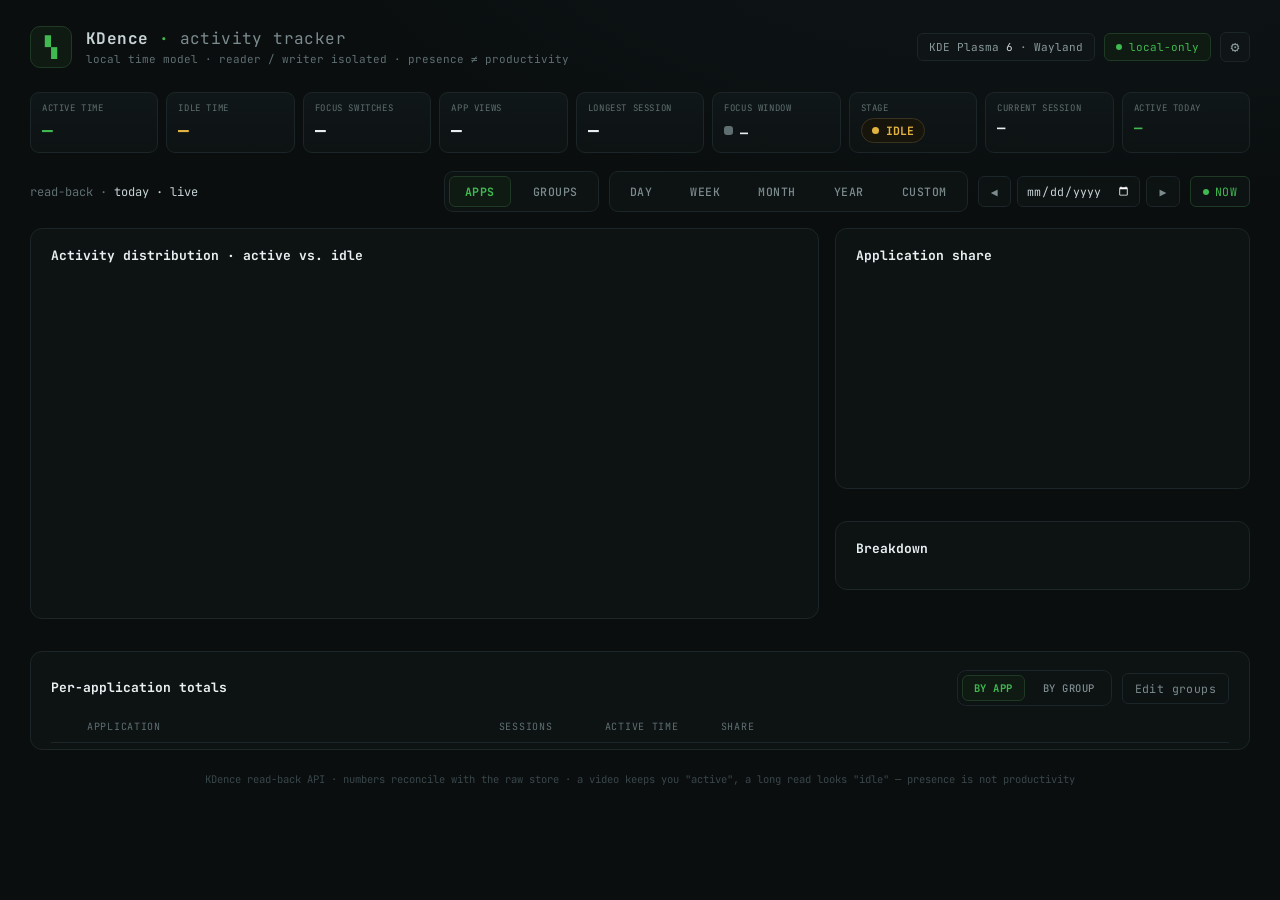
==== src/kdence/web/static/index.html @ 363271fe "web: make the Options button icon-only (gear, no label) Drops the 'Options' text; keeps title + aria" ====
<!DOCTYPE html>
<html lang="en">
<head>
<meta charset="utf-8">
<meta name="viewport" content="width=device-width, initial-scale=1">
<title>KDence · activity tracker</title>
<link rel="stylesheet" href="./fonts.css">
<link rel="stylesheet" href="./styles.css">
</head>
<body>
<div class="page">
<div class="wrap">

  <div class="header">
    <div class="brand">
      <div class="logo">▚</div>
      <div>
        <div class="brand-title">KDence<span class="accent"> ·</span> <span class="sub">activity tracker</span></div>
        <div class="brand-caption">local time model · reader / writer isolated · presence ≠ productivity</div>
      </div>
    </div>
    <div class="badges">
      <span class="badge">KDE Plasma <span class="bright">6</span> · Wayland</span>
      <span id="conn" class="badge badge-live"><span class="dot"></span>local-only</span>
      <div class="options-wrap">
        <button id="options-btn" class="badge badge-btn" aria-haspopup="dialog" aria-expanded="false" aria-label="Options" title="Options">
          <span class="gear">⚙</span>
        </button>
        <div id="options-menu" class="options-menu" role="dialog" aria-label="Options" hidden>
          <div class="opt-title">In-app detail</div>
          <div class="opt-note">What you were doing <em>inside</em> each app, shown in the per-application drill-down. Off by default — records document / media names to the local database.</div>
          <div id="opt-providers" class="opt-list"></div>
          <div class="opt-foot"><span class="dot"></span>local-only · applies within a couple of seconds</div>
        </div>
      </div>
    </div>
  </div>

  <div id="topstats" class="topstats">
    <div class="stat"><div class="s-label">Active time</div><div id="v-active" class="s-value green">—</div></div>
    <div class="stat"><div class="s-label">Idle time</div><div id="v-idle" class="s-value amber">—</div></div>
    <div class="stat"><div class="s-label">Focus switches</div><div id="v-switches" class="s-value">—</div></div>
    <div class="stat"><div class="s-label">App views</div><div id="v-apps" class="s-value">—</div></div>
    <div class="stat"><div class="s-label">Longest session</div><div id="v-longest" class="s-value">—</div></div>
    <div class="stat stat-focus">
      <div class="s-label">Focus window</div>
      <div class="s-focused"><span id="cur-swatch" class="swatch"></span><span id="cur-app" class="s-value sm">—</span></div>
    </div>
    <div class="stat">
      <div class="s-label">Stage</div>
      <span id="state" class="state-pill state-idle"><span class="dot"></span>IDLE</span>
    </div>
    <div class="stat"><div class="s-label">Current session</div><div id="session" class="s-value sm">—</div></div>
    <div class="stat"><div id="today-label" class="s-label">Active today</div><div id="today" class="s-value green sm">—</div></div>
  </div>

  <div class="range-row">
    <div class="range-label">read-back · <span id="range-label" class="bright">today · live</span></div>
    <div class="nav">
      <div class="toggle" id="chart-entity" title="colour the charts by individual app or by category">
        <button data-entity="app" class="active">APPS</button>
        <button data-entity="group">GROUPS</button>
      </div>
      <div class="toggle" id="period-toggle">
        <button data-period="day">DAY</button>
        <button data-period="week">WEEK</button>
        <button data-period="month">MONTH</button>
        <button data-period="year">YEAR</button>
        <button data-period="custom">CUSTOM</button>
      </div>
      <div class="stepper">
        <button id="prev" class="nav-btn" title="previous period">◀</button>
        <input type="date" id="date-picker" class="date-input" title="jump to date">
        <button id="next" class="nav-btn" title="next period">▶</button>
      </div>
      <button id="now-btn" class="nav-btn now active" title="live today"><span class="dot"></span>NOW</button>
    </div>
  </div>

  <div id="custom-row" class="custom-row" style="display:none">
    <span class="custom-label">from</span>
    <input type="date" id="custom-start" class="date-input">
    <span class="custom-label">to</span>
    <input type="date" id="custom-end" class="date-input">
    <button id="custom-apply" class="nav-btn">apply range</button>
    <span id="custom-hint" class="custom-label"></span>
  </div>

  <div class="charts-2">
    <div class="panel hero-panel" style="padding-bottom:8px">
      <div class="panel-head">
        <div class="panel-title">Activity distribution · active vs. idle</div>
        <div id="dist-legend" class="legend"></div>
      </div>
      <div id="hero" class="chart hero"></div>
    </div>
    <div class="side-col">
      <div class="panel donut-panel">
        <div class="panel-title" style="margin-bottom:6px">Application share</div>
        <div id="donut" class="chart donut"></div>
      </div>
      <div class="panel bd-panel">
        <div class="panel-head bd-head">
          <div id="bd-title" class="panel-title">Breakdown</div>
          <button id="bd-unpin" class="bd-unpin" type="button" hidden>✕ unpin</button>
        </div>
        <div id="hero-breakdown" class="bd-body"></div>
      </div>
    </div>
  </div>

  <div class="panel" style="padding-bottom:6px">
    <div class="panel-head" style="margin-bottom:14px">
      <div id="table-title" class="panel-title">Per-application totals</div>
      <div class="table-controls">
        <div class="toggle sm" id="table-mode">
          <button data-mode="app" class="active">BY APP</button>
          <button data-mode="group">BY GROUP</button>
        </div>
        <button id="edit-groups" class="nav-btn" title="create categories and assign apps">Edit groups</button>
      </div>
    </div>
    <div class="table-head">
      <span></span><span id="col-app">Application</span><span>Sessions</span><span>Active time</span><span>Share</span><span></span>
    </div>
    <div id="app-rows"></div>
  </div>

  <div class="footer">KDence read-back API · numbers reconcile with the raw store · a video keeps you "active", a long read looks "idle" — presence is not productivity</div>

</div>
</div>

<div id="group-modal" class="modal-overlay" hidden>
  <div id="group-editor" class="group-editor" role="dialog" aria-modal="true" aria-label="Edit categories"></div>
</div>
<script src="./vendor/echarts.min.js"></script>
<script src="./app.js"></script>
</body>
</html>
---- src/kdence/web/static/fonts.css ----
/* JetBrains Mono, vendored locally (no CDN / no runtime egress). Weights 400-700. */
@font-face {
  font-family: 'JetBrains Mono';
  font-style: normal;
  font-weight: 400;
  font-display: swap;
  src: url('./vendor/fonts/jetbrains-mono-latin-400-normal.woff2') format('woff2');
}
@font-face {
  font-family: 'JetBrains Mono';
  font-style: normal;
  font-weight: 500;
  font-display: swap;
  src: url('./vendor/fonts/jetbrains-mono-latin-500-normal.woff2') format('woff2');
}
@font-face {
  font-family: 'JetBrains Mono';
  font-style: normal;
  font-weight: 600;
  font-display: swap;
  src: url('./vendor/fonts/jetbrains-mono-latin-600-normal.woff2') format('woff2');
}
@font-face {
  font-family: 'JetBrains Mono';
  font-style: normal;
  font-weight: 700;
  font-display: swap;
  src: url('./vendor/fonts/jetbrains-mono-latin-700-normal.woff2') format('woff2');
}
---- src/kdence/web/static/styles.css ----
/* KDence live view -- tokens and layout translated from docs/design-system.md
   (which was itself derived from the comp at docs/references/frontend/). */

* { box-sizing: border-box; }
html, body { margin: 0; padding: 0; }
body {
  background: #0a0e0f;
  color: #c8d3d5;
  font-family: 'JetBrains Mono', ui-monospace, SFMono-Regular, Menlo, monospace;
  -webkit-font-smoothing: antialiased;
}
a { color: #3fb950; text-decoration: none; }
a:hover { color: #56d364; }
::-webkit-scrollbar { width: 10px; height: 10px; }
::-webkit-scrollbar-track { background: #0a0e0f; }
::-webkit-scrollbar-thumb { background: #1c2527; border-radius: 6px; }
::-webkit-scrollbar-thumb:hover { background: #2a3739; }

@keyframes pulse { 0%, 100% { opacity: 1; transform: scale(1); } 50% { opacity: .45; transform: scale(.82); } }
@keyframes glow { 0%, 100% { box-shadow: 0 0 0 0 rgba(63,185,80,.35); } 50% { box-shadow: 0 0 0 4px rgba(63,185,80,0); } }

.page {
  min-height: 100vh;
  padding: 26px 30px 48px;
  background: radial-gradient(1200px 500px at 80% -10%, #0f1618 0%, #0a0e0f 60%);
}
.wrap { max-width: 1360px; margin: 0 auto; }

/* header */
.header { display: flex; align-items: center; justify-content: space-between; margin-bottom: 24px; flex-wrap: wrap; gap: 12px; }
.brand { display: flex; align-items: center; gap: 14px; }
.logo {
  width: 42px; height: 42px; border-radius: 10px; background: #0f1a12; border: 1px solid #1f3a24;
  display: flex; align-items: center; justify-content: center; color: #3fb950; font-size: 20px; font-weight: 700;
}
.brand-title { font-size: 16px; font-weight: 700; letter-spacing: .4px; }
.brand-title .accent { color: #3fb950; }
.brand-title .sub { color: #7c8b8d; font-weight: 400; }
.brand-caption { font-size: 11px; color: #5f6f71; margin-top: 3px; }
.badges { display: flex; gap: 9px; align-items: center; flex-wrap: wrap; }
.badge { font-size: 11px; color: #8a9a9d; padding: 6px 11px; border: 1px solid #1c2527; border-radius: 6px; background: #0f1416; }
.badge .bright { color: #c8d3d5; }
.badge-live { color: #3fb950; border-color: #1f3a24; background: #0f1a12; display: inline-flex; align-items: center; gap: 7px; }
.badge-live .dot { width: 6px; height: 6px; border-radius: 50%; background: #3fb950; display: inline-block; }
.badge-offline { color: #e3b341; border-color: #3a3320; background: #17140c; }
.badge-offline .dot { background: #e3b341; }

/* header options menu (in-app detail toggles) */
.options-wrap { position: relative; }
.badge-btn { cursor: pointer; font-family: inherit; display: inline-flex; align-items: center; justify-content: center; padding: 6px; width: 30px; height: 30px; line-height: 1; }
.badge-btn:hover { border-color: #2a3739; color: #c8d3d5; }
.badge-btn[aria-expanded="true"] { border-color: #1f3a24; color: #3fb950; background: #0f1a12; }
.badge-btn .gear { font-size: 15px; }
.options-menu {
  position: absolute; top: calc(100% + 8px); right: 0; z-index: 40;
  width: 320px; max-width: 86vw; padding: 14px 15px;
  background: #0f1416; border: 1px solid #24312f; border-radius: 10px;
  box-shadow: 0 14px 40px rgba(0,0,0,.5); text-align: left;
}
.options-menu[hidden] { display: none; }
.opt-title { font-size: 12px; font-weight: 700; color: #c8d3d5; letter-spacing: .3px; margin-bottom: 5px; }
.opt-note { font-size: 10.5px; line-height: 1.5; color: #7c8b8d; margin-bottom: 12px; }
.opt-note em { color: #c8d3d5; font-style: normal; }
.opt-list { display: flex; flex-direction: column; gap: 8px; }
.opt-row {
  display: flex; align-items: center; gap: 10px; padding: 9px 10px;
  border: 1px solid #1c2527; border-radius: 8px; background: #0b1012; cursor: pointer;
}
.opt-row:hover { border-color: #24312f; }
.opt-row .opt-text { flex: 1; min-width: 0; }
.opt-row .opt-name { font-size: 11.5px; color: #c8d3d5; }
.opt-row .opt-desc { font-size: 10px; color: #5f6f71; margin-top: 2px; }
.switch { flex: none; width: 34px; height: 18px; border-radius: 999px; background: #1c2527; border: 1px solid #2a3739; position: relative; transition: background .15s, border-color .15s; }
.switch::after { content: ""; position: absolute; top: 1px; left: 1px; width: 14px; height: 14px; border-radius: 50%; background: #7c8b8d; transition: transform .15s, background .15s; }
.opt-row.on .switch { background: #0f2a17; border-color: #1f3a24; }
.opt-row.on .switch::after { transform: translateX(16px); background: #3fb950; }
.opt-foot { display: flex; align-items: center; gap: 6px; font-size: 9.5px; color: #5f6f71; margin-top: 12px; padding-top: 10px; border-top: 1px solid #16201f; }
.opt-foot .dot { width: 5px; height: 5px; border-radius: 50%; background: #3fb950; display: inline-block; }

/* compact top-stat strip -- one row of small tiles */
.topstats {
  display: grid; grid-template-columns: repeat(9, minmax(0, 1fr)); gap: 8px; margin-bottom: 18px;
}
.stat {
  border: 1px solid #1c2527; border-radius: 9px; background: linear-gradient(180deg, #101718, #0d1213);
  padding: 9px 11px; min-width: 0; overflow: hidden;
}
.s-label { font-size: 9px; letter-spacing: .6px; color: #5f6f71; text-transform: uppercase; white-space: nowrap; }
.s-value {
  font-size: 18px; font-weight: 700; margin-top: 5px; color: #e8f0f1; font-variant-numeric: tabular-nums;
  white-space: nowrap; overflow: hidden; text-overflow: ellipsis;
}
.s-value.sm { font-size: 14px; }
.s-value.green { color: #3fb950; }
.s-value.amber { color: #e3b341; }
.s-focused { display: flex; align-items: center; gap: 7px; margin-top: 5px; }
.s-focused .swatch { width: 9px; height: 9px; border-radius: 3px; background: #5f6f71; flex: 0 0 auto; }
.state-pill {
  display: inline-flex; align-items: center; gap: 7px; font-size: 11.5px; font-weight: 700;
  padding: 4px 10px; border-radius: 16px; margin-top: 4px;
}
.state-pill .dot { width: 7px; height: 7px; border-radius: 50%; display: inline-block; }
.state-active { color: #3fb950; border: 1px solid #1f3a24; background: #0f1a12; animation: glow 2.4s ease-in-out infinite; }
.state-active .dot { background: #3fb950; animation: pulse 1.6s ease-in-out infinite; }
.state-idle { color: #e3b341; border: 1px solid #3a3320; background: #17140c; }
.state-idle .dot { background: #e3b341; }
@media (max-width: 1100px) { .topstats { grid-template-columns: repeat(5, 1fr); } }
@media (max-width: 640px) { .topstats { grid-template-columns: repeat(3, 1fr); } }

/* range toggle */
.range-row { display: flex; justify-content: space-between; align-items: center; margin-bottom: 16px; flex-wrap: wrap; gap: 12px; }
.range-label { font-size: 12px; color: #5f6f71; }
.range-label .bright { color: #c8d3d5; }
.toggle { display: flex; gap: 6px; padding: 4px; border: 1px solid #1c2527; border-radius: 9px; background: #0d1213; }
.toggle button {
  padding: 7px 15px; border-radius: 6px; font-family: inherit; font-size: 11.5px; letter-spacing: .5px;
  cursor: pointer; transition: all .12s; border: 1px solid transparent; background: transparent; color: #7c8b8d; font-weight: 500;
}
.toggle button.active { border-color: #1f3a24; background: #0f1a12; color: #3fb950; font-weight: 700; }

/* Date navigation (Phase 9) */
.nav { display: flex; align-items: center; gap: 10px; flex-wrap: wrap; }
.stepper { display: flex; align-items: center; gap: 6px; }
.nav-btn {
  padding: 7px 12px; border-radius: 6px; font-family: inherit; font-size: 11.5px; letter-spacing: .4px;
  cursor: pointer; transition: all .12s; border: 1px solid #1c2527; background: #0d1213; color: #7c8b8d;
  display: inline-flex; align-items: center; gap: 6px;
}
.nav-btn:hover:not(:disabled) { border-color: #2a3a2e; color: #c8d3d5; }
.nav-btn:disabled { opacity: .3; cursor: not-allowed; }
.nav-btn.now { border-color: #1f3a24; color: #3fb950; }
.nav-btn.now .dot { width: 6px; height: 6px; border-radius: 50%; background: #3fb950; display: inline-block; }
.nav-btn.now:not(.active) { color: #7c8b8d; border-color: #1c2527; }
.nav-btn.now:not(.active) .dot { background: #5f6f71; }
.date-input {
  font-family: inherit; font-size: 11.5px; background: #0d1213; color: #c8d3d5;
  border: 1px solid #1c2527; border-radius: 6px; padding: 6px 8px; color-scheme: dark;
}
.date-input:disabled { opacity: .4; }
.custom-row { display: flex; align-items: center; gap: 8px; margin: -6px 0 16px; font-size: 12px; flex-wrap: wrap; }
.custom-label { color: #5f6f71; }

/* panels + charts */
.panel { border: 1px solid #1c2527; border-radius: 12px; background: #0d1213; padding: 18px 20px; margin-bottom: 16px; }
.panel-head { display: flex; justify-content: space-between; align-items: baseline; flex-wrap: wrap; gap: 10px; margin-bottom: 6px; }
.panel-title { font-size: 13px; font-weight: 700; color: #e8f0f1; }
.legend { display: flex; gap: 13px; flex-wrap: wrap; }
.legend .item { display: inline-flex; align-items: center; gap: 6px; font-size: 10.5px; color: #8a9a9d; }
.legend .item .sw { width: 8px; height: 8px; border-radius: 2px; display: inline-block; }
.charts-2 { display: grid; grid-template-columns: 1.9fr 1fr; gap: 16px; margin-bottom: 16px; align-items: start; }
.chart { width: 100%; }
.chart.hero { height: 340px; }

/* right column: a slimmed donut stacked above a dedicated, scrollable per-bucket breakdown */
.side-col { display: flex; flex-direction: column; gap: 16px; }
.chart.donut { height: 200px; }
.bd-panel { display: flex; flex-direction: column; min-height: 0; }
.bd-panel.pinned { border-color: #2a3638; }
.bd-head { align-items: center; }
.bd-unpin {
  font-family: "JetBrains Mono", monospace; font-size: 10.5px; color: #8a9a9d;
  background: transparent; border: 1px solid #1c2527; border-radius: 6px;
  padding: 3px 8px; cursor: pointer;
}
.bd-unpin:hover { color: #e8f0f1; border-color: #2a3638; }
.bd-body {
  margin-top: 8px; max-height: 300px; overflow-y: auto;
  font-family: "JetBrains Mono", monospace; font-size: 11.5px; color: #8a9a9d; line-height: 1.55;
}
.bd-body .bd-empty { color: #5f6f71; font-size: 11.5px; padding: 6px 2px; }

/* per-app table */
.table-head, .table-row {
  display: grid; grid-template-columns: 20px 1.5fr 90px 100px 70px 1.6fr; gap: 16px; align-items: center;
}
.table-head { padding-bottom: 9px; border-bottom: 1px solid #1c2527; font-size: 10px; letter-spacing: .7px; color: #5f6f71; text-transform: uppercase; }
.table-row { padding: 12px 0; border-bottom: 1px solid #141b1c; }
.table-row .sw { width: 11px; height: 11px; border-radius: 3px; display: inline-block; }
.table-row .app-name { font-size: 13px; font-weight: 600; color: #e8f0f1; }
.table-row .app-cls { font-size: 10.5px; color: #5f6f71; margin-top: 1px; }
.table-row .num { font-size: 12.5px; color: #8a9a9d; font-variant-numeric: tabular-nums; }
.table-row .time { font-size: 13px; color: #e8f0f1; font-weight: 600; font-variant-numeric: tabular-nums; }
.bar { height: 8px; background: #141b1c; border-radius: 4px; overflow: hidden; }
.bar > div { height: 100%; border-radius: 4px; }
.bar.mini { height: 6px; }
.empty { color: #5f6f71; font-size: 12px; padding: 18px 0; }

/* expandable browser rows -> per-site drill-down */
.app-group { border-bottom: 1px solid #141b1c; }
.app-group .table-row { border-bottom: none; }
.app-cell { display: flex; align-items: center; gap: 9px; min-width: 0; }
.app-id { min-width: 0; }
.caret, .caret-none { flex: 0 0 auto; width: 12px; text-align: center; display: inline-block; }
.caret { color: #5f6f71; font-size: 10px; transition: transform 0.12s ease; }
.caret.open { transform: rotate(90deg); color: #8a9a9d; }
.row-app.has-sites { cursor: pointer; }
.row-app.has-sites:hover { background: #10181a; }
.row-app.has-sites:focus-visible { outline: 1px solid #1f3a24; outline-offset: -1px; border-radius: 8px; }
.site-rows { padding: 2px 0 8px; background: #0b0f10; border-radius: 8px; margin: 0 0 8px; }
.site-row {
  display: grid; grid-template-columns: 20px 1.5fr 90px 100px 70px 1.6fr; gap: 16px; align-items: center;
  padding: 7px 0;
}
.site-row .site-dot { width: 6px; height: 6px; border-radius: 2px; margin-left: 12px; opacity: 0.75; display: inline-block; }
.site-row .site-name {
  font-size: 12px; color: #c8d3d5; overflow: hidden; text-overflow: ellipsis; white-space: nowrap;
}
.site-row .num { font-size: 11.5px; }
.site-row .time { font-size: 12px; }

/* mini bar chart used inside drill-downs (browser sites, group members) */
.site-rows.bc { padding: 6px 12px 10px; }
.bc-row { padding: 6px 0 7px; }
.bc-head { display: flex; align-items: center; gap: 8px; margin-bottom: 4px; }
.bc-dot { width: 8px; height: 8px; border-radius: 2px; flex: 0 0 auto; display: inline-block; }
.bc-label {
  font-size: 12px; color: #c8d3d5; overflow: hidden; text-overflow: ellipsis; white-space: nowrap;
  min-width: 0;
}
.bc-tag {
  font-size: 9.5px; color: #5f6f71; border: 1px solid #1c2527; border-radius: 4px;
  padding: 1px 5px; flex: 0 0 auto; white-space: nowrap;
}
.bc-time {
  margin-left: auto; font-size: 12px; color: #e8f0f1; font-weight: 600;
  font-variant-numeric: tabular-nums; flex: 0 0 auto;
}
.bc-pct {
  font-size: 11px; color: #8a9a9d; font-variant-numeric: tabular-nums; flex: 0 0 auto;
  width: 34px; text-align: right;
}
.bc-bar { height: 7px; background: #141b1c; border-radius: 4px; overflow: hidden; }
.bc-bar > div { height: 100%; border-radius: 4px; transition: width 0.2s ease; }

/* category grouping: table-mode toggle + inline editor */
.table-controls { display: flex; align-items: center; gap: 10px; flex-wrap: wrap; }
.toggle.sm button { padding: 5px 11px; font-size: 10.5px; }
.nav-btn.primary { border-color: #1f3a24; color: #3fb950; background: #0f1a12; }
.nav-btn.primary:hover { border-color: #2a5a34; color: #56d364; }

.modal-overlay {
  position: fixed; inset: 0; z-index: 100; display: flex; align-items: flex-start; justify-content: center;
  padding: 6vh 20px; background: rgba(3, 6, 7, 0.72); backdrop-filter: blur(2px);
  overflow-y: auto;
}
.modal-overlay[hidden] { display: none; }
.group-editor {
  width: 100%; max-width: 760px; max-height: 88vh; overflow-y: auto;
  background: #0c1112; border: 1px solid #222d2f; border-radius: 12px;
  padding: 20px 22px; box-shadow: 0 24px 60px rgba(0, 0, 0, 0.55);
}
.editor-head {
  display: flex; align-items: center; justify-content: space-between; gap: 12px; flex-wrap: wrap;
  margin: -20px -22px 14px; padding: 15px 22px; border-bottom: 1px solid #1c2527;
  position: sticky; top: -20px; background: #0c1112; z-index: 1;
}
.editor-actions { display: flex; align-items: center; gap: 8px; flex-wrap: wrap; }
.editor-msg { font-size: 11px; color: #e3b341; }
.cat-list { display: flex; flex-direction: column; gap: 6px; margin-bottom: 14px; }
.cat-edit-row { display: flex; align-items: center; gap: 9px; }
.cat-color {
  width: 26px; height: 26px; flex: 0 0 auto; padding: 0; cursor: pointer;
  border: 1px solid #1c2527; border-radius: 6px; background: #0d1213; color-scheme: dark;
}
.cat-color::-webkit-color-swatch-wrapper { padding: 2px; }
.cat-color::-webkit-color-swatch { border: none; border-radius: 3px; }
.cat-color::-moz-color-swatch { border: none; border-radius: 3px; }
.cat-name {
  font-family: inherit; font-size: 12.5px; background: #0d1213; color: #c8d3d5;
  border: 1px solid #1c2527; border-radius: 6px; padding: 5px 8px;
  flex: 1 1 auto; min-width: 0; max-width: 280px;
}
.cat-name:focus { outline: none; border-color: #2d3b3e; }
.cat-del-spacer { width: 14px; flex: 0 0 auto; }
.cat-del {
  border: none; background: transparent; color: #5f6f71; cursor: pointer; font-size: 14px;
  line-height: 1; padding: 0 0 0 2px;
}
.cat-del:hover { color: #ff7b72; }

.new-cat { display: flex; align-items: center; gap: 10px; margin-bottom: 14px; flex-wrap: wrap; }
.new-cat .date-input { min-width: 180px; }
.pal { display: flex; gap: 5px; flex-wrap: wrap; }
.pal-sw {
  width: 18px; height: 18px; border-radius: 5px; border: 1px solid #0a0e0f; cursor: pointer; padding: 0;
  outline: 1px solid transparent; transition: outline-color 0.1s, transform 0.1s;
}
.pal-sw:hover { transform: scale(1.12); }
.pal-sw.picked { outline-color: #e8f0f1; }

.assign-subhead {
  font-size: 10px; letter-spacing: .7px; color: #5f6f71; text-transform: uppercase;
  margin: 6px 0 8px; padding-top: 10px; border-top: 1px solid #141b1c;
}
.assign-grid { display: grid; grid-template-columns: repeat(auto-fill, minmax(230px, 1fr)); gap: 8px 16px; }
.assign-row { display: flex; align-items: center; justify-content: space-between; gap: 10px; min-width: 0; }
.assign-name {
  font-size: 12.5px; color: #c8d3d5; overflow: hidden; text-overflow: ellipsis; white-space: nowrap;
}
.assign-select {
  font-family: inherit; font-size: 11.5px; background: #0d1213; color: #c8d3d5;
  border: 1px solid #1c2527; border-radius: 6px; padding: 5px 7px; color-scheme: dark; flex: 0 0 auto;
}

.footer { margin-top: 22px; font-size: 10.5px; color: #3a474a; text-align: center; }
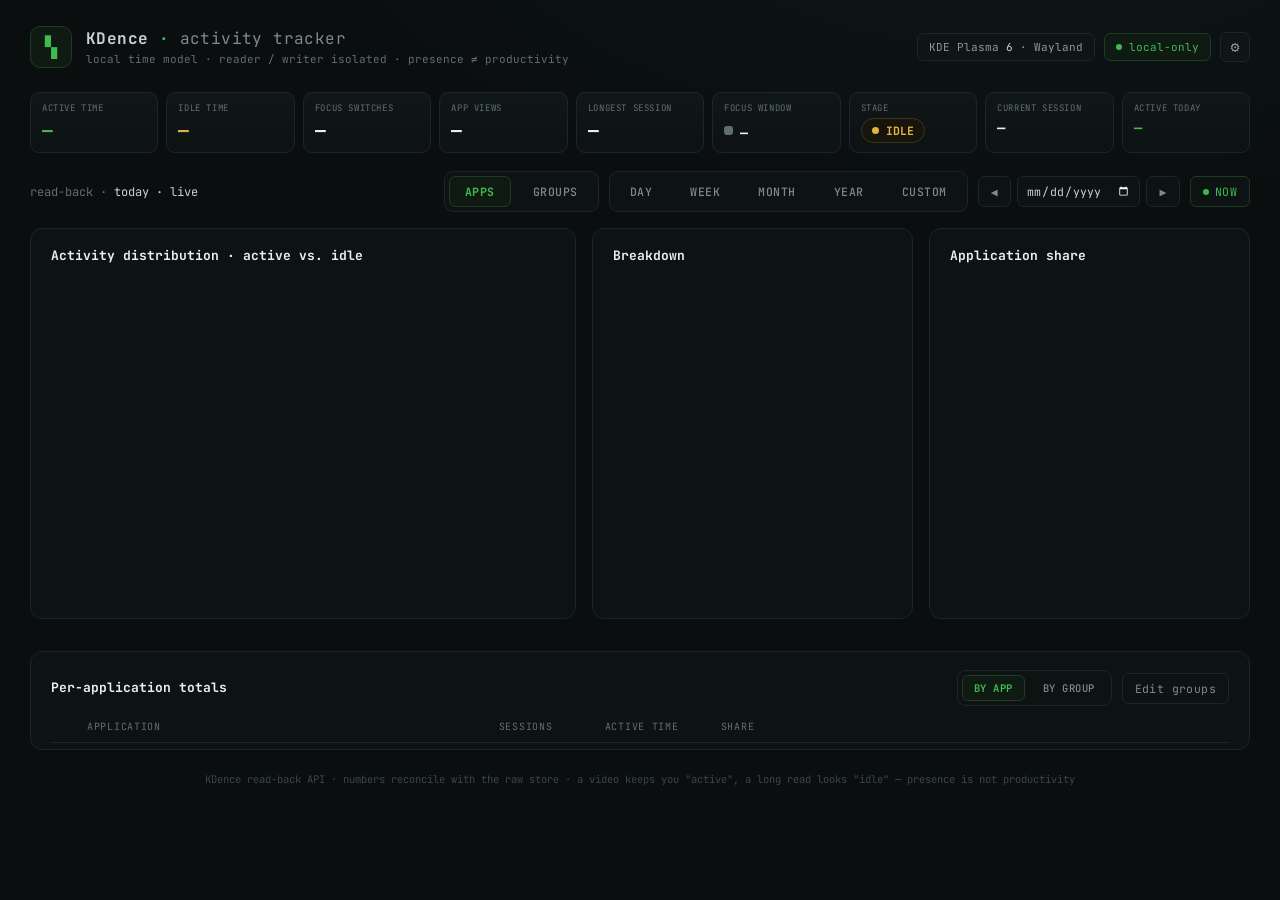
==== commit 2b698c35: "Dashboard: breakdown as a middle column, driven by whole-column hover Two refinements to the pinned " ====
--- a/src/kdence/web/static/index.html
+++ b/src/kdence/web/static/index.html
@@ -94,18 +94,16 @@
       </div>
       <div id="hero" class="chart hero"></div>
     </div>
-    <div class="side-col">
-      <div class="panel donut-panel">
-        <div class="panel-title" style="margin-bottom:6px">Application share</div>
-        <div id="donut" class="chart donut"></div>
+    <div class="panel bd-panel">
+      <div class="panel-head bd-head">
+        <div id="bd-title" class="panel-title">Breakdown</div>
+        <button id="bd-unpin" class="bd-unpin" type="button" hidden>✕ unpin</button>
       </div>
-      <div class="panel bd-panel">
-        <div class="panel-head bd-head">
-          <div id="bd-title" class="panel-title">Breakdown</div>
-          <button id="bd-unpin" class="bd-unpin" type="button" hidden>✕ unpin</button>
-        </div>
-        <div id="hero-breakdown" class="bd-body"></div>
-      </div>
+      <div id="hero-breakdown" class="bd-body"></div>
+    </div>
+    <div class="panel donut-panel">
+      <div class="panel-title" style="margin-bottom:6px">Application share</div>
+      <div id="donut" class="chart donut"></div>
     </div>
   </div>
 
--- a/src/kdence/web/static/styles.css
+++ b/src/kdence/web/static/styles.css
@@ -147,16 +147,17 @@
 .legend { display: flex; gap: 13px; flex-wrap: wrap; }
 .legend .item { display: inline-flex; align-items: center; gap: 6px; font-size: 10.5px; color: #8a9a9d; }
 .legend .item .sw { width: 8px; height: 8px; border-radius: 2px; display: inline-block; }
-.charts-2 { display: grid; grid-template-columns: 1.9fr 1fr; gap: 16px; margin-bottom: 16px; align-items: start; }
+/* Three columns: the bar chart, a dedicated scrollable per-bucket breakdown, then the share donut.
+   align-items:stretch makes the breakdown + donut columns match the (tallest) bar-chart height. */
+.charts-2 { display: grid; grid-template-columns: 1.7fr 1fr 1fr; gap: 16px; margin-bottom: 16px; align-items: stretch; }
 .chart { width: 100%; }
 .chart.hero { height: 340px; }
-
-/* right column: a slimmed donut stacked above a dedicated, scrollable per-bucket breakdown */
-.side-col { display: flex; flex-direction: column; gap: 16px; }
-.chart.donut { height: 200px; }
+.chart.donut { height: 320px; }
+
+/* middle column: a fixed, scrollable per-bucket breakdown between the bar chart and the donut */
 .bd-panel { display: flex; flex-direction: column; min-height: 0; }
 .bd-panel.pinned { border-color: #2a3638; }
-.bd-head { align-items: center; }
+.bd-head { align-items: center; margin-bottom: 0; }
 .bd-unpin {
   font-family: "JetBrains Mono", monospace; font-size: 10.5px; color: #8a9a9d;
   background: transparent; border: 1px solid #1c2527; border-radius: 6px;
@@ -164,7 +165,7 @@
 }
 .bd-unpin:hover { color: #e8f0f1; border-color: #2a3638; }
 .bd-body {
-  margin-top: 8px; max-height: 300px; overflow-y: auto;
+  margin-top: 8px; flex: 1 1 auto; min-height: 0; overflow-y: auto;
   font-family: "JetBrains Mono", monospace; font-size: 11.5px; color: #8a9a9d; line-height: 1.55;
 }
 .bd-body .bd-empty { color: #5f6f71; font-size: 11.5px; padding: 6px 2px; }
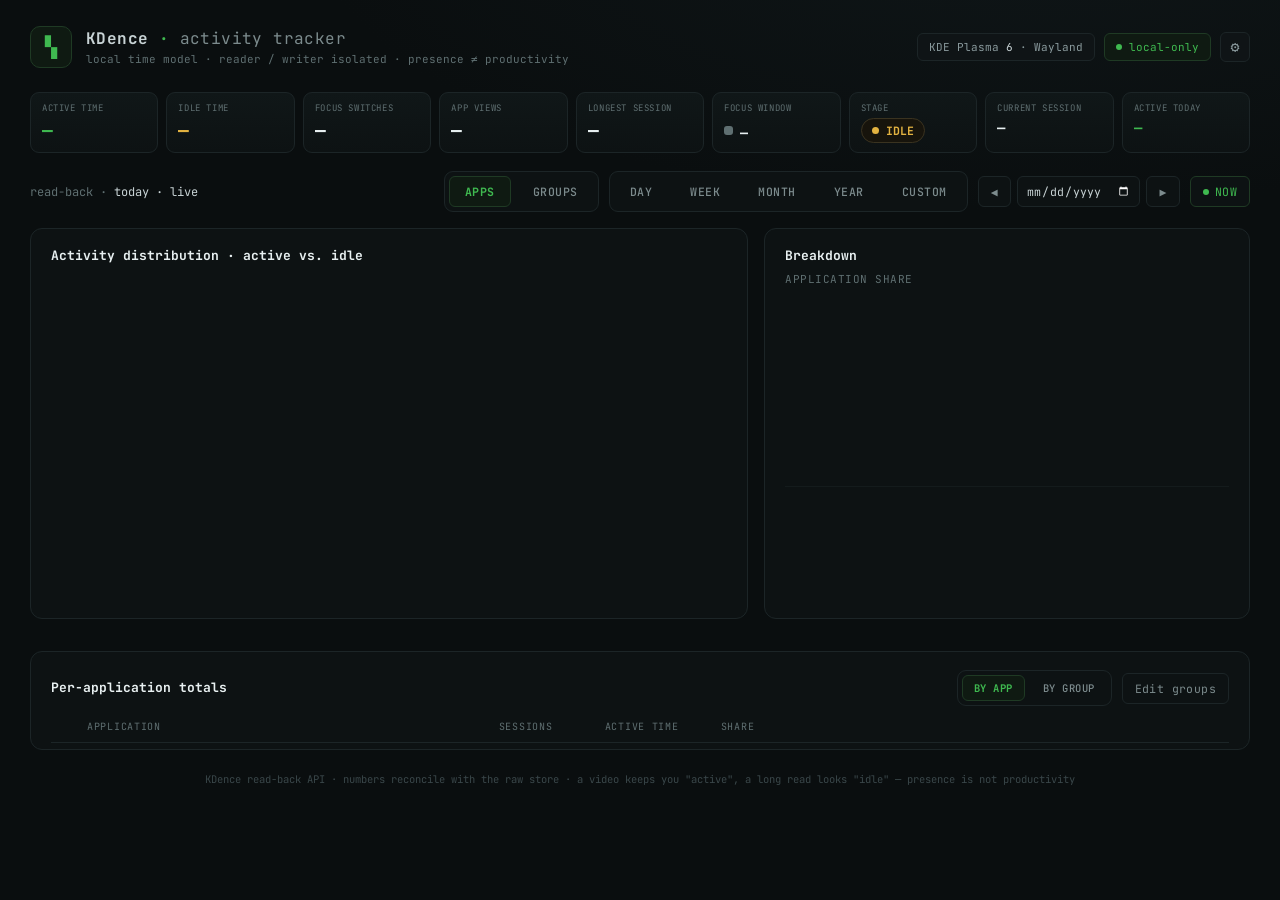
==== commit 06d72585: "Dashboard: fold the share donut into the Breakdown panel, bucket-scoped The application-share donut " ====
--- a/src/kdence/web/static/index.html
+++ b/src/kdence/web/static/index.html
@@ -30,6 +30,10 @@
           <div class="opt-title">In-app detail</div>
           <div class="opt-note">What you were doing <em>inside</em> each app, shown in the per-application drill-down. Off by default — records document / media names to the local database.</div>
           <div id="opt-providers" class="opt-list"></div>
+          <div id="opt-hidden-wrap" class="opt-hidden-wrap" hidden>
+            <div class="opt-subhead">Hidden entries</div>
+            <div id="opt-hidden" class="opt-hidden"></div>
+          </div>
           <div class="opt-foot"><span class="dot"></span>local-only · applies within a couple of seconds</div>
         </div>
       </div>
@@ -99,11 +103,14 @@
         <div id="bd-title" class="panel-title">Breakdown</div>
         <button id="bd-unpin" class="bd-unpin" type="button" hidden>✕ unpin</button>
       </div>
+      <div class="bd-share">
+        <div class="bd-share-head">
+          <span class="bd-share-title">Application share</span>
+          <span id="donut-scope" class="bd-share-scope"></span>
+        </div>
+        <div id="donut" class="chart donut"></div>
+      </div>
       <div id="hero-breakdown" class="bd-body"></div>
-    </div>
-    <div class="panel donut-panel">
-      <div class="panel-title" style="margin-bottom:6px">Application share</div>
-      <div id="donut" class="chart donut"></div>
     </div>
   </div>
 
--- a/src/kdence/web/static/styles.css
+++ b/src/kdence/web/static/styles.css
@@ -76,6 +76,19 @@
 .opt-row.on .switch::after { transform: translateX(16px); background: #3fb950; }
 .opt-foot { display: flex; align-items: center; gap: 6px; font-size: 9.5px; color: #5f6f71; margin-top: 12px; padding-top: 10px; border-top: 1px solid #16201f; }
 .opt-foot .dot { width: 5px; height: 5px; border-radius: 50%; background: #3fb950; display: inline-block; }
+.opt-hidden-wrap { margin-top: 12px; padding-top: 10px; border-top: 1px solid #16201f; }
+.opt-subhead { font-size: 10px; color: #7c8b8d; text-transform: uppercase; letter-spacing: .5px; margin-bottom: 7px; }
+.opt-hidden { display: flex; flex-direction: column; gap: 5px; max-height: 148px; overflow-y: auto; }
+.hid-row { display: flex; align-items: center; gap: 8px; font-size: 11px; }
+.hid-label { flex: 1; min-width: 0; color: #a7b4b6; overflow: hidden; text-overflow: ellipsis; white-space: nowrap; }
+.hid-restore { flex: none; cursor: pointer; font-family: inherit; font-size: 9.5px; color: #7c8b8d; background: #0b1012; border: 1px solid #1c2527; border-radius: 5px; padding: 3px 7px; }
+.hid-restore:hover { color: #3fb950; border-color: #1f3a24; }
+
+/* per-row ✕ hide button inside a drill-down bar */
+.bc-hide { flex: none; margin-left: 6px; cursor: pointer; font-family: inherit; font-size: 10px; line-height: 1; color: #5f6f71; background: transparent; border: 1px solid transparent; border-radius: 4px; padding: 2px 4px; opacity: 0; transition: opacity .1s, color .1s, border-color .1s; }
+.bc-row:hover .bc-hide { opacity: 1; }
+.bc-hide:hover { color: #e3b341; border-color: #3a3320; }
+.bc-hide:focus-visible { opacity: 1; outline: none; border-color: #3a3320; }
 
 /* compact top-stat strip -- one row of small tiles */
 .topstats {
@@ -147,15 +160,20 @@
 .legend { display: flex; gap: 13px; flex-wrap: wrap; }
 .legend .item { display: inline-flex; align-items: center; gap: 6px; font-size: 10.5px; color: #8a9a9d; }
 .legend .item .sw { width: 8px; height: 8px; border-radius: 2px; display: inline-block; }
-/* Three columns: the bar chart, a dedicated scrollable per-bucket breakdown, then the share donut.
-   align-items:stretch makes the breakdown + donut columns match the (tallest) bar-chart height. */
-.charts-2 { display: grid; grid-template-columns: 1.7fr 1fr 1fr; gap: 16px; margin-bottom: 16px; align-items: stretch; }
+/* Two columns: the bar chart, then one panel holding the share donut + the scrollable per-bucket
+   breakdown. align-items:stretch makes that side column match the (taller) bar-chart height. */
+.charts-2 { display: grid; grid-template-columns: 1.7fr 1.15fr; gap: 16px; margin-bottom: 16px; align-items: stretch; }
 .chart { width: 100%; }
 .chart.hero { height: 340px; }
-.chart.donut { height: 320px; }
-
-/* middle column: a fixed, scrollable per-bucket breakdown between the bar chart and the donut */
+.chart.donut { height: 190px; }
+
+/* side column: the share donut over a fixed, scrollable per-bucket breakdown. Both are driven by
+   the same hovered/pinned bucket, so the slices and the list always describe the same thing. */
 .bd-panel { display: flex; flex-direction: column; min-height: 0; }
+.bd-share { flex: 0 0 auto; margin-top: 8px; }
+.bd-share-head { display: flex; justify-content: space-between; align-items: baseline; gap: 8px; }
+.bd-share-title { font-size: 11px; letter-spacing: .5px; text-transform: uppercase; color: #5f6f71; }
+.bd-share-scope { font-size: 10.5px; color: #8a9a9d; font-variant-numeric: tabular-nums; }
 .bd-panel.pinned { border-color: #2a3638; }
 .bd-head { align-items: center; margin-bottom: 0; }
 .bd-unpin {
@@ -165,7 +183,8 @@
 }
 .bd-unpin:hover { color: #e8f0f1; border-color: #2a3638; }
 .bd-body {
-  margin-top: 8px; flex: 1 1 auto; min-height: 0; overflow-y: auto;
+  margin-top: 10px; padding-top: 10px; border-top: 1px solid #141b1c;
+  flex: 1 1 auto; min-height: 0; overflow-y: auto;
   font-family: "JetBrains Mono", monospace; font-size: 11.5px; color: #8a9a9d; line-height: 1.55;
 }
 .bd-body .bd-empty { color: #5f6f71; font-size: 11.5px; padding: 6px 2px; }
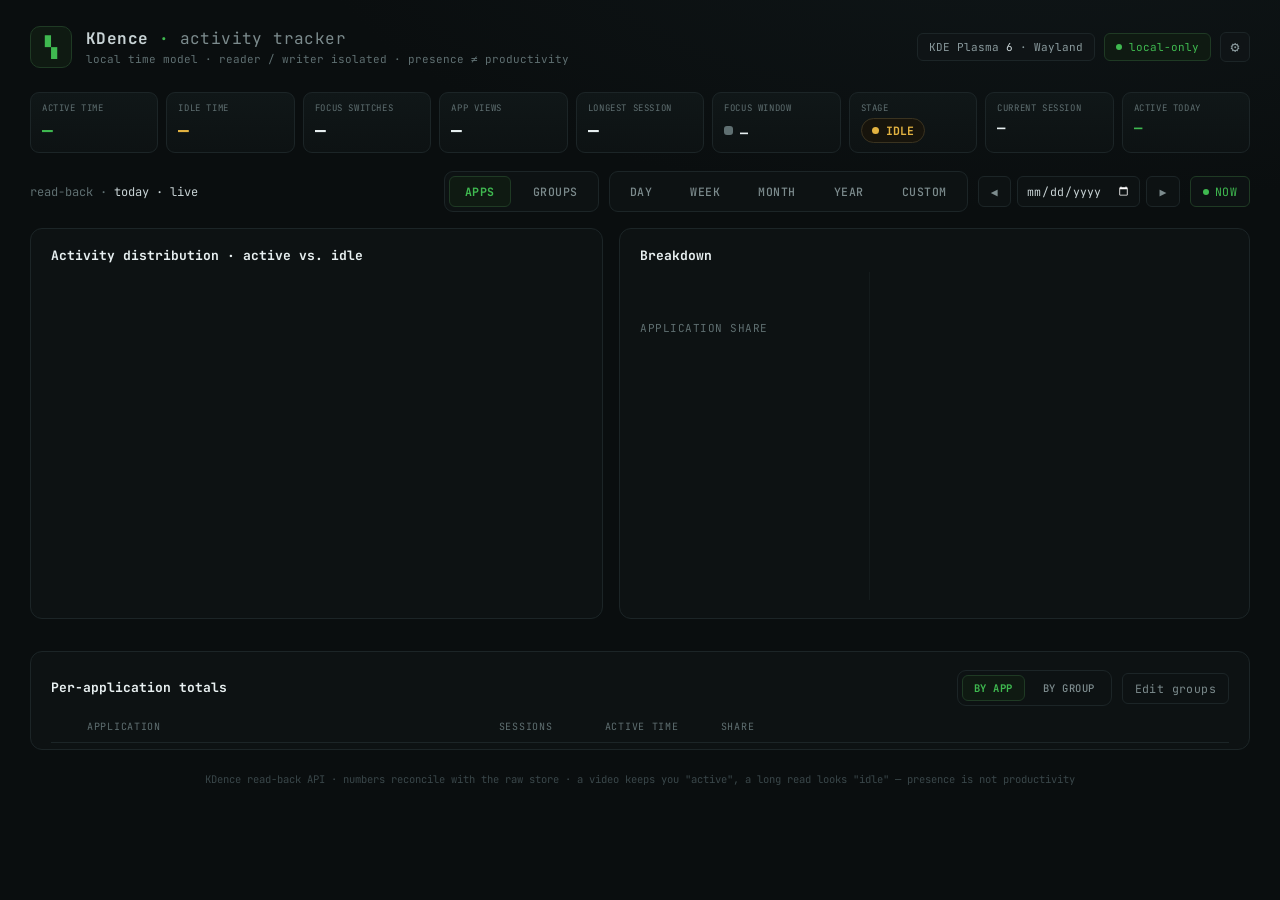
==== commit ab5424c5: "Dashboard: split the Breakdown panel left/right — donut beside the list The donut sat above the brea" ====
--- a/src/kdence/web/static/index.html
+++ b/src/kdence/web/static/index.html
@@ -103,14 +103,16 @@
         <div id="bd-title" class="panel-title">Breakdown</div>
         <button id="bd-unpin" class="bd-unpin" type="button" hidden>✕ unpin</button>
       </div>
-      <div class="bd-share">
-        <div class="bd-share-head">
-          <span class="bd-share-title">Application share</span>
-          <span id="donut-scope" class="bd-share-scope"></span>
+      <div class="bd-split">
+        <div class="bd-share">
+          <div class="bd-share-head">
+            <span class="bd-share-title">Application share</span>
+            <span id="donut-scope" class="bd-share-scope"></span>
+          </div>
+          <div id="donut" class="chart donut"></div>
         </div>
-        <div id="donut" class="chart donut"></div>
+        <div id="hero-breakdown" class="bd-body"></div>
       </div>
-      <div id="hero-breakdown" class="bd-body"></div>
     </div>
   </div>
 
--- a/src/kdence/web/static/styles.css
+++ b/src/kdence/web/static/styles.css
@@ -162,18 +162,26 @@
 .legend .item .sw { width: 8px; height: 8px; border-radius: 2px; display: inline-block; }
 /* Two columns: the bar chart, then one panel holding the share donut + the scrollable per-bucket
    breakdown. align-items:stretch makes that side column match the (taller) bar-chart height. */
-.charts-2 { display: grid; grid-template-columns: 1.7fr 1.15fr; gap: 16px; margin-bottom: 16px; align-items: stretch; }
+.charts-2 { display: grid; grid-template-columns: 1fr 1.1fr; gap: 16px; margin-bottom: 16px; align-items: stretch; }
 .chart { width: 100%; }
 .chart.hero { height: 340px; }
-.chart.donut { height: 190px; }
-
-/* side column: the share donut over a fixed, scrollable per-bucket breakdown. Both are driven by
-   the same hovered/pinned bucket, so the slices and the list always describe the same thing. */
+.chart.donut { height: 215px; }
+
+/* side column: the share donut beside a scrollable per-bucket breakdown, split left/right. Both
+   are driven by the same hovered/pinned bucket, so the slices and the list always describe the
+   same thing. */
 .bd-panel { display: flex; flex-direction: column; min-height: 0; }
-.bd-share { flex: 0 0 auto; margin-top: 8px; }
-.bd-share-head { display: flex; justify-content: space-between; align-items: baseline; gap: 8px; }
+.bd-split { display: flex; gap: 14px; flex: 1 1 auto; min-height: 0; margin-top: 8px; }
+.bd-share { flex: 0 0 215px; min-width: 0; display: flex; flex-direction: column; justify-content: center; }
+.bd-share-head { display: flex; flex-direction: column; gap: 1px; }
 .bd-share-title { font-size: 11px; letter-spacing: .5px; text-transform: uppercase; color: #5f6f71; }
 .bd-share-scope { font-size: 10.5px; color: #8a9a9d; font-variant-numeric: tabular-nums; }
+@media (max-width: 1000px) {
+  .charts-2 { grid-template-columns: 1fr; }
+  .bd-split { flex-direction: column; }
+  .bd-share { flex: 0 0 auto; }
+  .bd-body { padding-left: 0; border-left: 0; padding-top: 10px; border-top: 1px solid #141b1c; }
+}
 .bd-panel.pinned { border-color: #2a3638; }
 .bd-head { align-items: center; margin-bottom: 0; }
 .bd-unpin {
@@ -183,8 +191,8 @@
 }
 .bd-unpin:hover { color: #e8f0f1; border-color: #2a3638; }
 .bd-body {
-  margin-top: 10px; padding-top: 10px; border-top: 1px solid #141b1c;
-  flex: 1 1 auto; min-height: 0; overflow-y: auto;
+  padding-left: 14px; border-left: 1px solid #141b1c;
+  flex: 1 1 auto; min-width: 0; min-height: 0; overflow-y: auto;
   font-family: "JetBrains Mono", monospace; font-size: 11.5px; color: #8a9a9d; line-height: 1.55;
 }
 .bd-body .bd-empty { color: #5f6f71; font-size: 11.5px; padding: 6px 2px; }
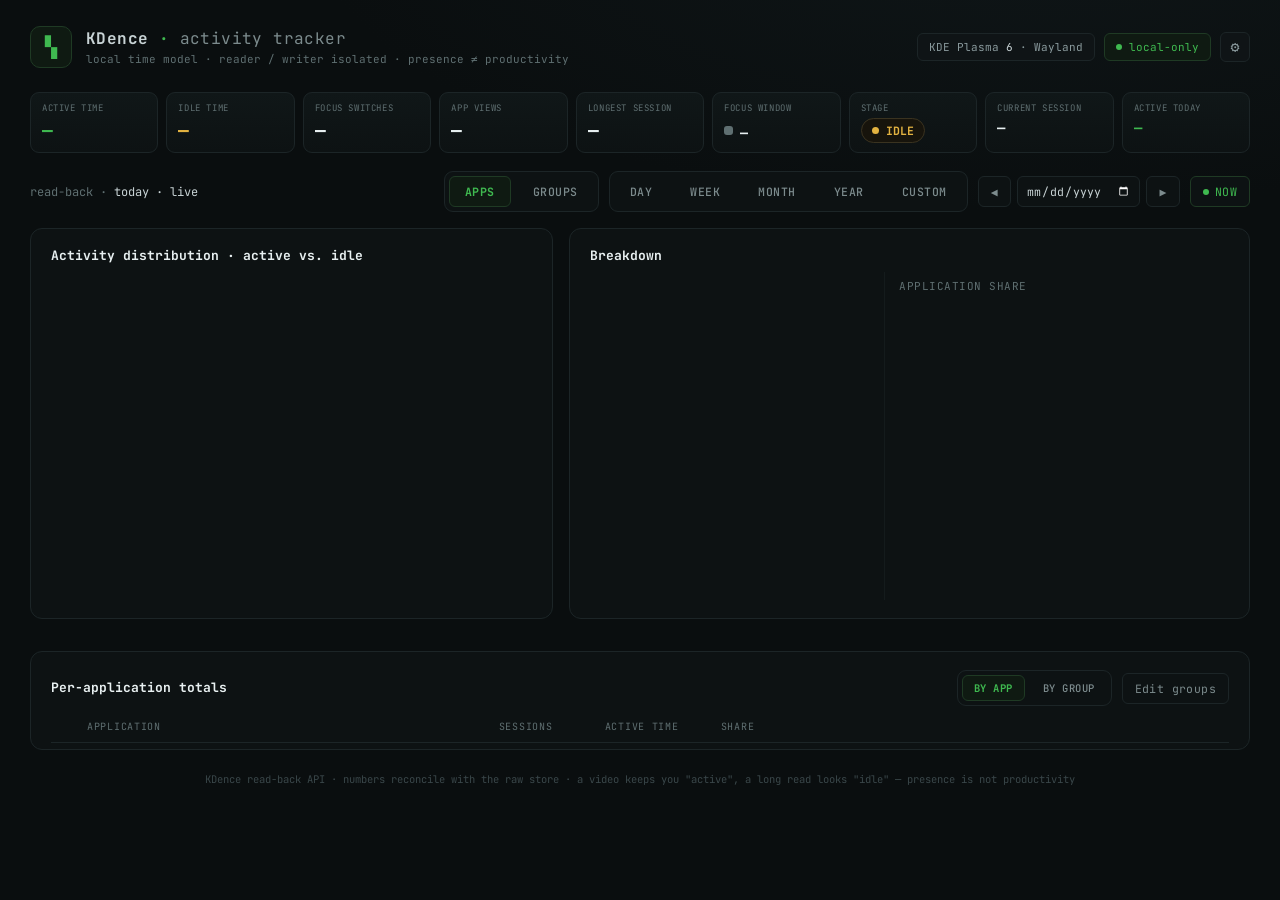
==== commit 51f4b65f: "Dashboard: widen the share donut, breakdown list moves to its left The donut was the narrower half o" ====
--- a/src/kdence/web/static/index.html
+++ b/src/kdence/web/static/index.html
@@ -104,6 +104,7 @@
         <button id="bd-unpin" class="bd-unpin" type="button" hidden>✕ unpin</button>
       </div>
       <div class="bd-split">
+        <div id="hero-breakdown" class="bd-body"></div>
         <div class="bd-share">
           <div class="bd-share-head">
             <span class="bd-share-title">Application share</span>
@@ -111,7 +112,6 @@
           </div>
           <div id="donut" class="chart donut"></div>
         </div>
-        <div id="hero-breakdown" class="bd-body"></div>
       </div>
     </div>
   </div>
--- a/src/kdence/web/static/styles.css
+++ b/src/kdence/web/static/styles.css
@@ -119,6 +119,9 @@
 .state-idle .dot { background: #e3b341; }
 @media (max-width: 1100px) { .topstats { grid-template-columns: repeat(5, 1fr); } }
 @media (max-width: 640px) { .topstats { grid-template-columns: repeat(3, 1fr); } }
+/* Narrow phones: three tiles per row leaves ~100px each -- the durations start truncating.
+   Two per row keeps every value readable at the cost of one more row. */
+@media (max-width: 430px) { .topstats { grid-template-columns: repeat(2, 1fr); } }
 
 /* range toggle */
 .range-row { display: flex; justify-content: space-between; align-items: center; margin-bottom: 16px; flex-wrap: wrap; gap: 12px; }
@@ -162,25 +165,26 @@
 .legend .item .sw { width: 8px; height: 8px; border-radius: 2px; display: inline-block; }
 /* Two columns: the bar chart, then one panel holding the share donut + the scrollable per-bucket
    breakdown. align-items:stretch makes that side column match the (taller) bar-chart height. */
-.charts-2 { display: grid; grid-template-columns: 1fr 1.1fr; gap: 16px; margin-bottom: 16px; align-items: stretch; }
+.charts-2 { display: grid; grid-template-columns: 1fr 1.3fr; gap: 16px; margin-bottom: 16px; align-items: stretch; }
 .chart { width: 100%; }
 .chart.hero { height: 340px; }
-.chart.donut { height: 215px; }
-
-/* side column: the share donut beside a scrollable per-bucket breakdown, split left/right. Both
-   are driven by the same hovered/pinned bucket, so the slices and the list always describe the
-   same thing. */
+.chart.donut { height: 300px; }
+
+/* side column: the scrollable per-bucket breakdown on the left, the share donut on the right.
+   Both are driven by the same hovered/pinned bucket, so the list and the slices always describe
+   the same thing. The donut takes the larger fixed share of the split. */
 .bd-panel { display: flex; flex-direction: column; min-height: 0; }
 .bd-split { display: flex; gap: 14px; flex: 1 1 auto; min-height: 0; margin-top: 8px; }
-.bd-share { flex: 0 0 215px; min-width: 0; display: flex; flex-direction: column; justify-content: center; }
+.bd-share { flex: 0 0 330px; min-width: 0; display: flex; flex-direction: column; justify-content: center; }
 .bd-share-head { display: flex; flex-direction: column; gap: 1px; }
 .bd-share-title { font-size: 11px; letter-spacing: .5px; text-transform: uppercase; color: #5f6f71; }
 .bd-share-scope { font-size: 10.5px; color: #8a9a9d; font-variant-numeric: tabular-nums; }
+@media (max-width: 1250px) { .bd-share { flex-basis: 260px; } }
 @media (max-width: 1000px) {
   .charts-2 { grid-template-columns: 1fr; }
   .bd-split { flex-direction: column; }
   .bd-share { flex: 0 0 auto; }
-  .bd-body { padding-left: 0; border-left: 0; padding-top: 10px; border-top: 1px solid #141b1c; }
+  .bd-body { padding-right: 0; border-right: 0; padding-top: 10px; border-top: 1px solid #141b1c; }
 }
 .bd-panel.pinned { border-color: #2a3638; }
 .bd-head { align-items: center; margin-bottom: 0; }
@@ -191,7 +195,7 @@
 }
 .bd-unpin:hover { color: #e8f0f1; border-color: #2a3638; }
 .bd-body {
-  padding-left: 14px; border-left: 1px solid #141b1c;
+  padding-right: 14px; border-right: 1px solid #141b1c;
   flex: 1 1 auto; min-width: 0; min-height: 0; overflow-y: auto;
   font-family: "JetBrains Mono", monospace; font-size: 11.5px; color: #8a9a9d; line-height: 1.55;
 }
@@ -331,3 +335,130 @@
 }
 
 .footer { margin-top: 22px; font-size: 10.5px; color: #3a474a; text-align: center; }
+
+/* ==========================================================================
+   Mobile / small-screen layout
+   The desktop composition above is unchanged; everything below narrows it in
+   three tiers -- 860px (tablet & phone landscape), 640px (phone), 430px
+   (narrow phone). See docs/plans/mobile-responsive-overhaul.md.
+   ========================================================================== */
+
+/* Hover-revealed controls are invisible on touch: on a coarse pointer the per-entry
+   "hide" ✕ must be permanently visible or the feature simply does not exist there. */
+@media (hover: none) {
+  .bc-hide { opacity: 1; color: #7c8b8d; }
+  .bc-row { padding-right: 2px; }
+}
+
+/* --- tier 1: <= 860px ---------------------------------------------------- */
+@media (max-width: 860px) {
+  .page { padding: 16px 14px 32px; }
+  .header { align-items: flex-start; margin-bottom: 18px; }
+  .brand { gap: 11px; }
+  .logo { width: 36px; height: 36px; font-size: 17px; border-radius: 9px; }
+  .brand-caption { line-height: 1.45; }
+  .badges { width: 100%; }
+
+  /* The range label sits above its controls, and the controls claim the full width. */
+  .range-row { flex-direction: column; align-items: stretch; gap: 10px; }
+  .nav { width: 100%; }
+  #chart-entity, #period-toggle { width: 100%; }
+  .toggle button { flex: 1 1 0; padding: 8px 6px; }
+  .stepper { flex: 1 1 200px; }
+  .stepper .date-input { flex: 1 1 auto; min-width: 0; }
+  .nav-btn, .toggle button, .date-input { min-height: 34px; }
+
+  .panel { padding: 15px 15px; }
+  .assign-grid { grid-template-columns: repeat(auto-fill, minmax(190px, 1fr)); }
+}
+
+/* --- tier 2: <= 640px (phone) -------------------------------------------- */
+@media (max-width: 640px) {
+  .page { padding: 14px 11px 28px; }
+  .brand-title { font-size: 15px; }
+  .brand-caption { font-size: 10px; }
+
+  /* Anchoring a 320px popover to a button that can sit anywhere on a wrapped header
+     row always overflows one edge; as a bottom sheet it is on-screen by construction. */
+  .options-menu {
+    position: fixed; inset: auto 8px 8px 8px;
+    width: auto; max-width: none; max-height: 72vh; overflow-y: auto;
+  }
+  .opt-hidden { max-height: none; }
+
+  .stat { padding: 8px 9px; border-radius: 8px; }
+  .s-value { font-size: 16px; }
+  .s-value.sm { font-size: 13px; }
+
+  .panel { padding: 13px 12px; margin-bottom: 12px; }
+  .panel-head { margin-bottom: 8px; }
+  .chart.hero { height: 250px; }
+  .chart.donut { height: 190px; }
+  /* Stacked, the breakdown list would otherwise run the length of the page and push
+     the per-app table out of reach; cap it and let it scroll in place. */
+  .bd-body { max-height: 260px; }
+  .charts-2 { gap: 12px; margin-bottom: 12px; }
+
+  /* Per-application table -> one card per row.
+     The markup is unchanged (swatch, name, sessions, time, share, bar); the six
+     desktop columns are re-placed by nth-child into three stacked areas. */
+  .table-head { display: none; }
+  .table-row, .site-row {
+    grid-template-columns: 12px minmax(0, 1fr) auto;
+    grid-template-areas:
+      "sw  name time"
+      "sw  meta pct"
+      "bar bar  bar";
+    gap: 2px 10px;
+    padding: 11px 0 12px;
+  }
+  .table-row > :nth-child(1), .site-row > :nth-child(1) { grid-area: sw; align-self: start; margin-top: 5px; }
+  .table-row > :nth-child(2), .site-row > :nth-child(2) { grid-area: name; }
+  .table-row > :nth-child(3), .site-row > :nth-child(3) { grid-area: meta; }
+  .table-row > :nth-child(4), .site-row > :nth-child(4) { grid-area: time; text-align: right; }
+  .table-row > :nth-child(5), .site-row > :nth-child(5) { grid-area: pct; text-align: right; }
+  .table-row > :nth-child(6), .site-row > :nth-child(6) { grid-area: bar; margin-top: 9px; }
+  /* Without the column header the bare session count loses its meaning. */
+  .table-row > .num:nth-child(3)::after { content: " sessions"; color: #5f6f71; font-size: 10px; }
+  .table-row .app-name { font-size: 12.5px; }
+  .table-row .app-cls { font-size: 10px; }
+  .table-row .num { font-size: 11.5px; }
+  .site-row .site-dot { margin-left: 0; }
+
+  /* drill-down bars */
+  .site-rows.bc { padding: 4px 8px 8px; }
+  .bc-label { font-size: 11.5px; }
+  .bc-time { font-size: 11.5px; }
+  .bc-pct { font-size: 10.5px; width: 30px; }
+  .bc-tag { font-size: 9px; padding: 1px 4px; }
+  .bc-head { gap: 6px; }
+
+  .table-controls { width: 100%; }
+  #table-mode { flex: 1 1 auto; }
+  .footer { font-size: 10px; line-height: 1.6; text-align: left; }
+
+  /* group editor: near full-bleed, one assignment per line */
+  .modal-overlay { padding: 0; align-items: stretch; }
+  .group-editor {
+    max-width: none; max-height: none; min-height: 100%; border-radius: 0;
+    border-left: 0; border-right: 0; padding: 16px 14px;
+  }
+  .editor-head { margin: -16px -14px 12px; padding: 13px 14px; top: -16px; }
+  .assign-grid { grid-template-columns: 1fr; gap: 4px; }
+  .new-cat { gap: 8px; }
+  .new-cat .date-input { min-width: 0; flex: 1 1 auto; }
+  .cat-name { max-width: none; }
+}
+
+/* --- tier 3: <= 430px (narrow phone) ------------------------------------- */
+@media (max-width: 430px) {
+  .toggle { gap: 3px; padding: 3px; }
+  .toggle button { padding: 8px 2px; font-size: 10px; letter-spacing: .2px; }
+  .toggle.sm button { padding: 6px 6px; font-size: 10px; }
+  .s-label { font-size: 8.5px; letter-spacing: .4px; }
+  .chart.hero { height: 220px; }
+  .chart.donut { height: 175px; }
+  .badge { font-size: 10px; padding: 5px 9px; }
+  .custom-row { gap: 6px; }
+  .custom-row .date-input { flex: 1 1 120px; }
+}
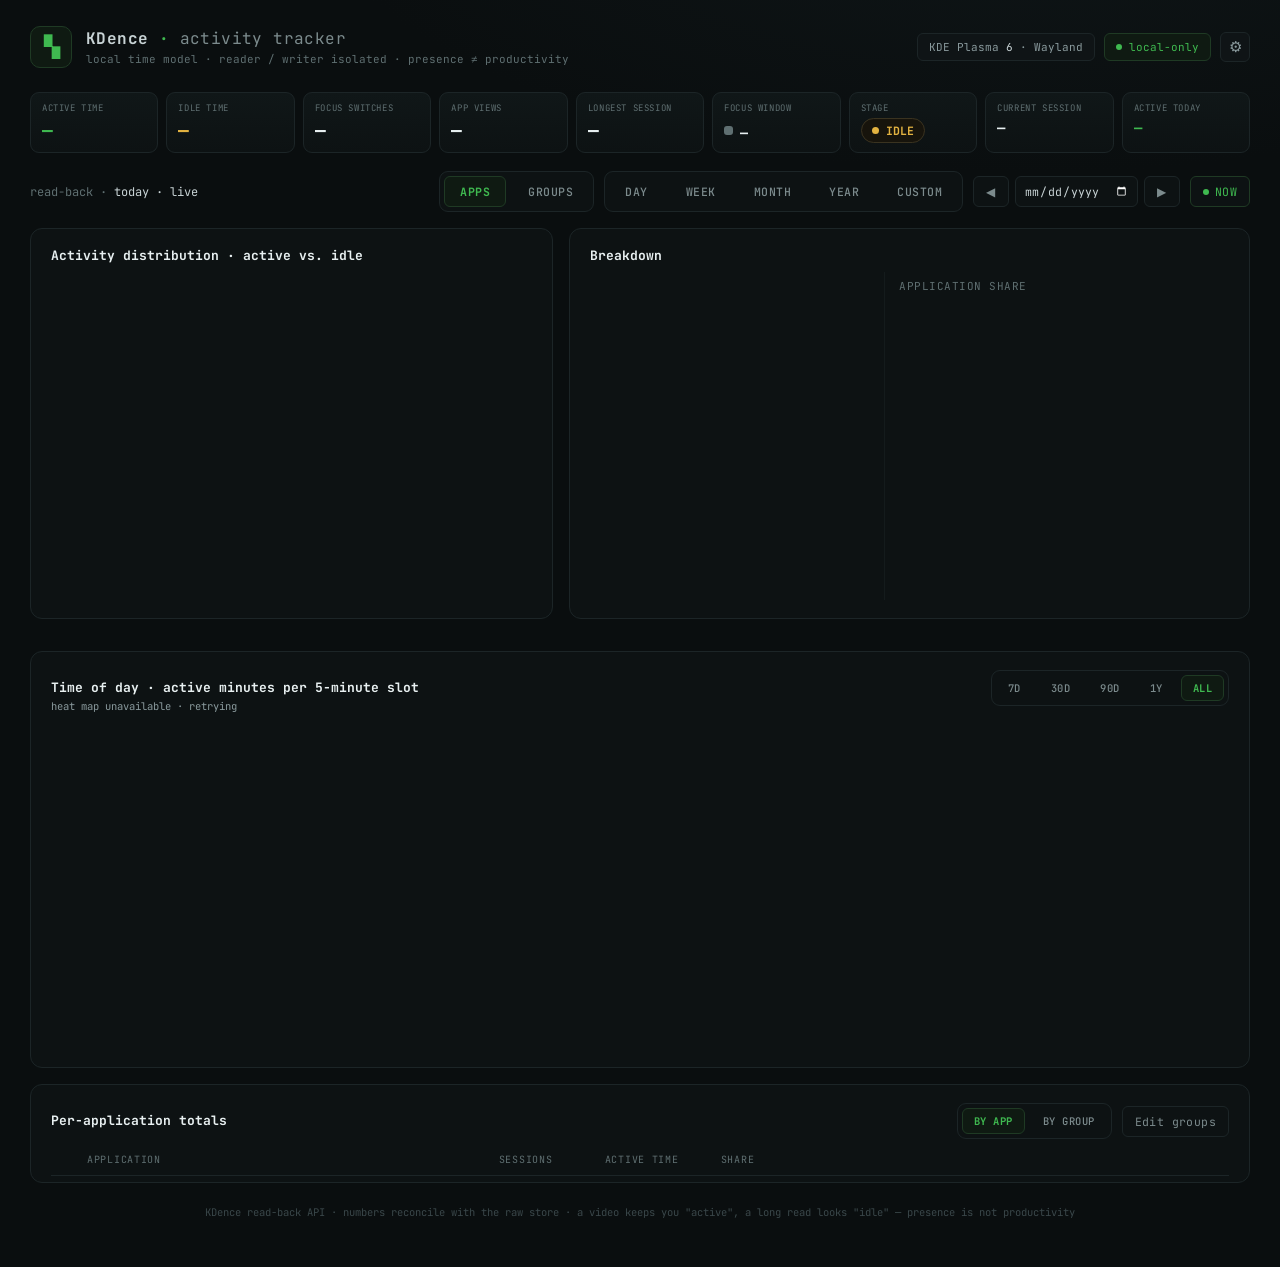
==== commit 4964792f: "[Time-of-Day Heat Map] (1/1) Complete: 5-minute activity heat map with a daily-rebuilt cache New das" ====
--- a/src/kdence/web/static/index.html
+++ b/src/kdence/web/static/index.html
@@ -31,8 +31,10 @@
           <div class="opt-note">What you were doing <em>inside</em> each app, shown in the per-application drill-down. Off by default — records document / media names to the local database.</div>
           <div id="opt-providers" class="opt-list"></div>
           <div id="opt-hidden-wrap" class="opt-hidden-wrap" hidden>
-            <div class="opt-subhead">Hidden entries</div>
-            <div id="opt-hidden" class="opt-hidden"></div>
+            <div id="opt-hidden-toggle" class="opt-subhead opt-subhead-toggle" role="button" tabindex="0" aria-expanded="false" aria-controls="opt-hidden">
+              <span class="bd-caret">&#9656;</span><span>Hidden entries</span><span id="opt-hidden-count" class="opt-count"></span>
+            </div>
+            <div id="opt-hidden" class="opt-hidden" hidden></div>
           </div>
           <div class="opt-foot"><span class="dot"></span>local-only · applies within a couple of seconds</div>
         </div>
@@ -116,6 +118,23 @@
     </div>
   </div>
 
+  <div class="panel hm-panel">
+    <div class="panel-head">
+      <div>
+        <div class="panel-title">Time of day · active minutes per 5-minute slot</div>
+        <div id="hm-caption" class="hm-caption">loading…</div>
+      </div>
+      <div class="toggle sm" id="hm-range" title="how many completed days to average over">
+        <button data-days="7">7D</button>
+        <button data-days="30">30D</button>
+        <button data-days="90">90D</button>
+        <button data-days="365">1Y</button>
+        <button data-days="all" class="active">ALL</button>
+      </div>
+    </div>
+    <div id="heatmap" class="chart heatmap"></div>
+  </div>
+
   <div class="panel" style="padding-bottom:6px">
     <div class="panel-head" style="margin-bottom:14px">
       <div id="table-title" class="panel-title">Per-application totals</div>
--- a/src/kdence/web/static/styles.css
+++ b/src/kdence/web/static/styles.css
@@ -78,7 +78,11 @@
 .opt-foot .dot { width: 5px; height: 5px; border-radius: 50%; background: #3fb950; display: inline-block; }
 .opt-hidden-wrap { margin-top: 12px; padding-top: 10px; border-top: 1px solid #16201f; }
 .opt-subhead { font-size: 10px; color: #7c8b8d; text-transform: uppercase; letter-spacing: .5px; margin-bottom: 7px; }
+.opt-subhead-toggle { display: flex; align-items: center; gap: 6px; cursor: pointer; user-select: none; }
+.opt-subhead-toggle:hover { color: #a7b4b6; }
+.opt-count { margin-left: auto; color: #5f6f71; letter-spacing: 0; }
 .opt-hidden { display: flex; flex-direction: column; gap: 5px; max-height: 148px; overflow-y: auto; }
+.opt-hidden[hidden] { display: none; }
 .hid-row { display: flex; align-items: center; gap: 8px; font-size: 11px; }
 .hid-label { flex: 1; min-width: 0; color: #a7b4b6; overflow: hidden; text-overflow: ellipsis; white-space: nowrap; }
 .hid-restore { flex: none; cursor: pointer; font-family: inherit; font-size: 9.5px; color: #7c8b8d; background: #0b1012; border: 1px solid #1c2527; border-radius: 5px; padding: 3px 7px; }
@@ -169,6 +173,10 @@
 .chart { width: 100%; }
 .chart.hero { height: 340px; }
 .chart.donut { height: 300px; }
+
+/* time-of-day heat map: hour columns x five-minute rows, with an hourly bar strip on top */
+.chart.heatmap { height: 330px; }
+.hm-caption { font-size: 10.5px; color: #8a9a9d; margin-top: 3px; font-variant-numeric: tabular-nums; }
 
 /* side column: the scrollable per-bucket breakdown on the left, the share donut on the right.
    Both are driven by the same hovered/pinned bucket, so the list and the slices always describe
@@ -185,6 +193,10 @@
   .bd-split { flex-direction: column; }
   .bd-share { flex: 0 0 auto; }
   .bd-body { padding-right: 0; border-right: 0; padding-top: 10px; border-top: 1px solid #141b1c; }
+  /* Side by side, the list is bounded by the (stretched) panel height. Once stacked there is no
+     such bound, so cap it explicitly and let it scroll -- otherwise a busy bucket pushes the
+     per-application table off the bottom of the page. */
+  .bd-body { max-height: min(320px, 50vh); }
 }
 .bd-panel.pinned { border-color: #2a3638; }
 .bd-head { align-items: center; margin-bottom: 0; }
@@ -200,6 +212,27 @@
   font-family: "JetBrains Mono", monospace; font-size: 11.5px; color: #8a9a9d; line-height: 1.55;
 }
 .bd-body .bd-empty { color: #5f6f71; font-size: 11.5px; padding: 6px 2px; }
+/* Hover/tap hint under the resting (whole-period) breakdown. */
+.bd-hint { margin-top: 9px; padding-top: 7px; border-top: 1px solid #16201f; color: #5f6f71; font-size: 10px; }
+/* Breakdown lines: chip · name · right-aligned duration. Flex (not a floated value) so a long
+   name ellipsizes on its own line instead of wrapping underneath the time. */
+.bd-when { margin-bottom: 5px; font-weight: 600; color: #e8f0f1; }
+.bd-row { display: flex; align-items: center; gap: 7px; }
+.bd-row.gap { margin-top: 3px; }
+.bd-row.indent { padding-left: 15px; }
+.bd-sw { width: 9px; height: 9px; border-radius: 2px; flex: 0 0 auto; }
+.bd-name { flex: 1 1 auto; min-width: 0; overflow: hidden; text-overflow: ellipsis; white-space: nowrap; }
+.bd-val { flex: 0 0 auto; margin-left: 8px; font-variant-numeric: tabular-nums; }
+.bd-row.strong .bd-name, .bd-row.strong .bd-val { color: #e8f0f1; font-weight: 700; }
+/* Category rows collapse; members hide behind the caret so a busy bucket stays one screen. */
+.bd-caret, .bd-caret-none { flex: 0 0 auto; width: 10px; text-align: center; display: inline-block; }
+.bd-caret { font-size: 9px; color: #5f6f71; transition: transform .12s ease; }
+.bd-caret.open { transform: rotate(90deg); color: #8a9a9d; }
+.bd-row.bd-toggle { cursor: pointer; border-radius: 5px; }
+.bd-row.bd-toggle:hover { background: #10181a; }
+.bd-row.bd-toggle:hover .bd-caret { color: #8a9a9d; }
+.bd-row.bd-toggle:focus-visible { outline: 1px solid #1f3a24; outline-offset: -1px; }
+.bd-members[hidden] { display: none; }
 
 /* per-app table */
 .table-head, .table-row {
@@ -392,11 +425,19 @@
 
   .panel { padding: 13px 12px; margin-bottom: 12px; }
   .panel-head { margin-bottom: 8px; }
-  .chart.hero { height: 250px; }
-  .chart.donut { height: 190px; }
-  /* Stacked, the breakdown list would otherwise run the length of the page and push
-     the per-app table out of reach; cap it and let it scroll in place. */
-  .bd-body { max-height: 260px; }
+  /* Stacked, the donut's box is full-panel-wide but short, which left the ring floating in a
+     wide letterbox (its radius follows the *smaller* side). Cap the width so the box is roughly
+     square and the ring fills it, and centre the whole share block. */
+  .chart.hero { height: 290px; }
+  .chart.donut { height: 260px; max-width: 300px; margin: 0 auto; }
+  .chart.heatmap { height: 290px; }
+  .hm-panel .panel-head { flex-direction: column; align-items: stretch; }
+  .bd-share { align-items: center; }
+  .bd-share-head { align-items: center; text-align: center; }
+  .bd-body { max-height: min(280px, 45vh); padding-top: 12px; }
+  /* A collapsed category is the tap target on a phone; 18px is too small for a thumb. */
+  .bd-row.bd-toggle { padding: 4px 2px; }
+  .bd-row.indent { padding-left: 17px; }
   .charts-2 { gap: 12px; margin-bottom: 12px; }
 
   /* Per-application table -> one card per row.
@@ -456,8 +497,8 @@
   .toggle button { padding: 8px 2px; font-size: 10px; letter-spacing: .2px; }
   .toggle.sm button { padding: 6px 6px; font-size: 10px; }
   .s-label { font-size: 8.5px; letter-spacing: .4px; }
-  .chart.hero { height: 220px; }
-  .chart.donut { height: 175px; }
+  .chart.hero { height: 265px; }
+  .chart.donut { height: 235px; max-width: 260px; }
   .badge { font-size: 10px; padding: 5px 9px; }
   .custom-row { gap: 6px; }
   .custom-row .date-input { flex: 1 1 120px; }
